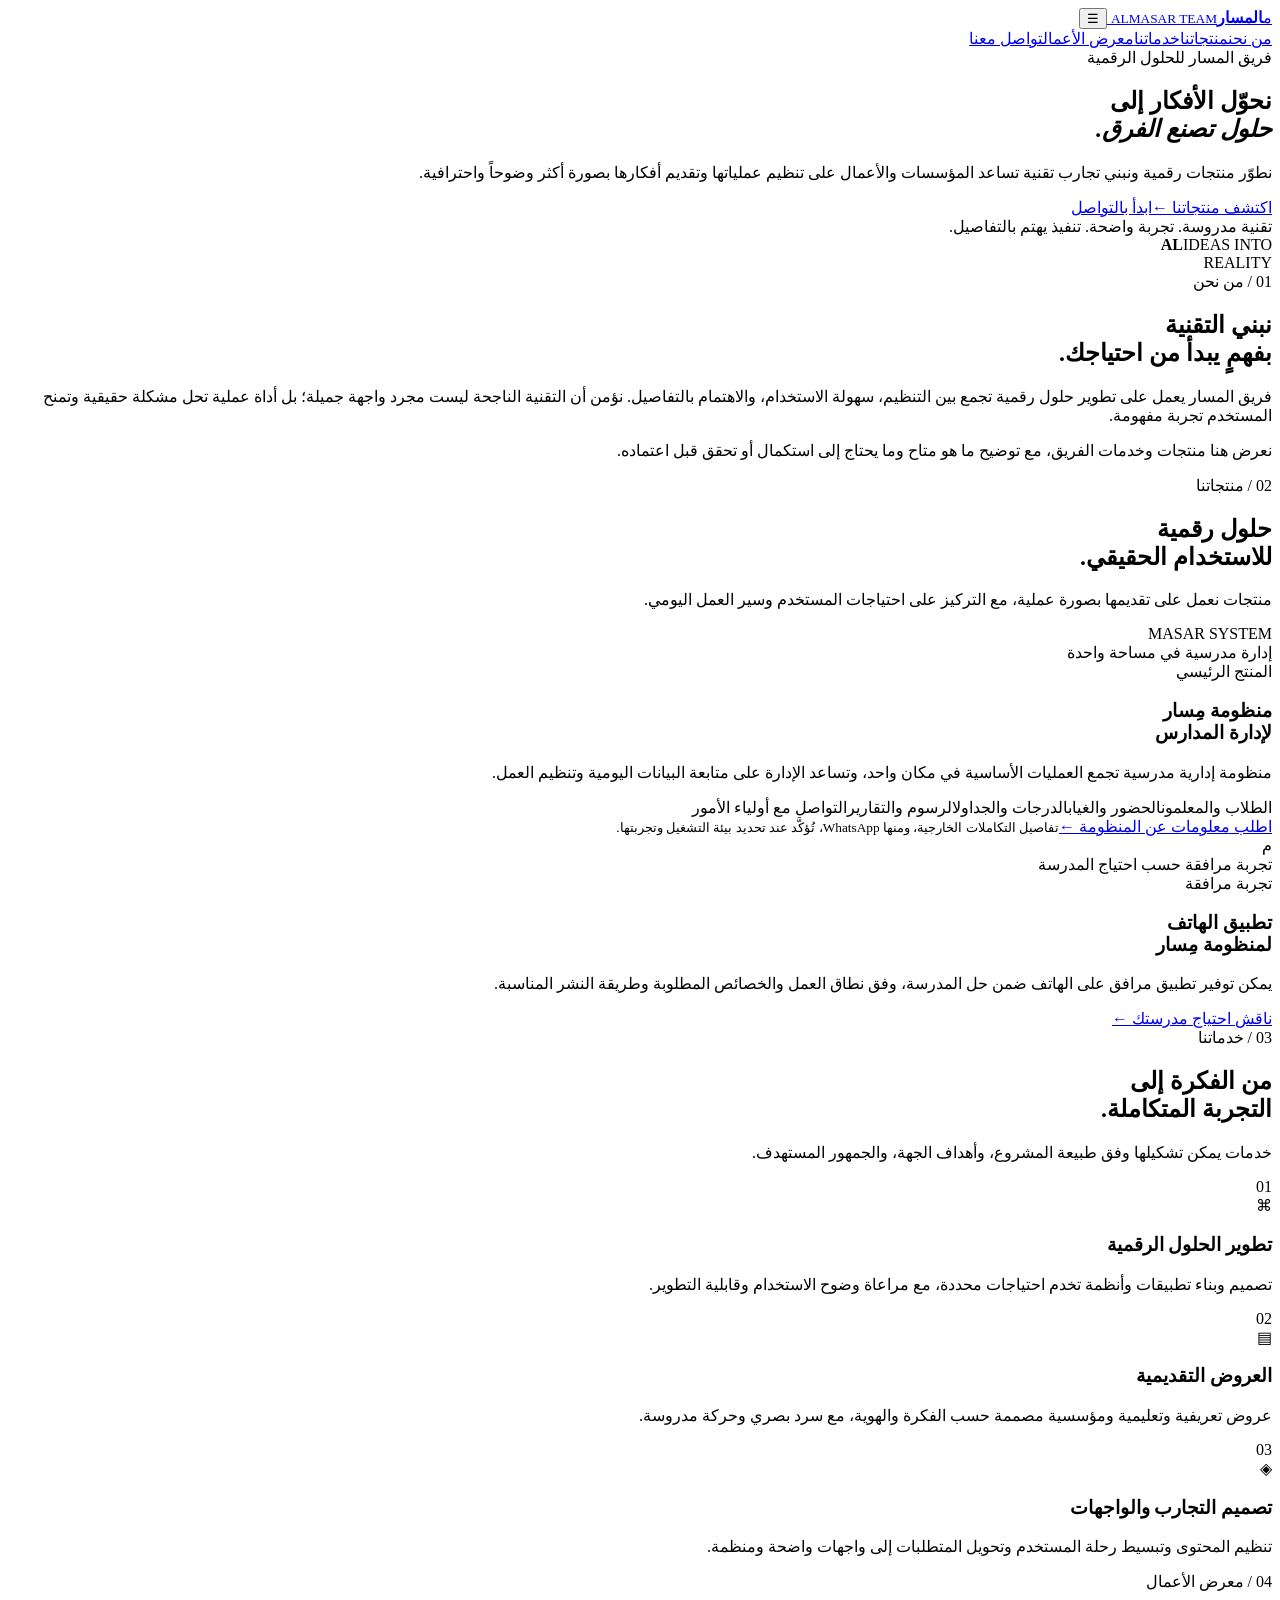
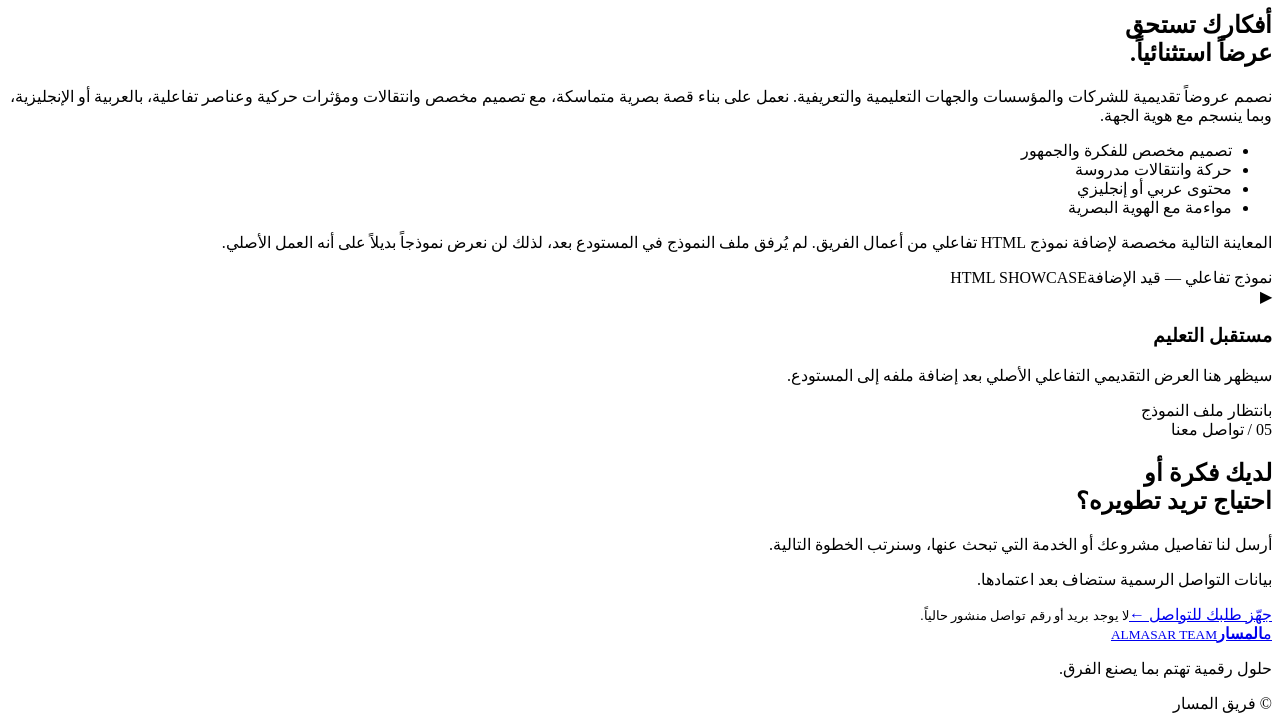
==== index.html @ e9580b73 "Add index.html for ALMASAR website" ====
<!doctype html>
<html lang="ar" dir="rtl">
<head>
  <meta charset="utf-8">
  <meta name="viewport" content="width=device-width,initial-scale=1">
  <meta name="theme-color" content="#08172b">
  <meta name="description" content="فريق المسار — حلول رقمية وأنظمة إدارية وتصميم عروض تقديمية.">
  <title>فريق المسار | حلول رقمية تصنع الفرق</title>
  <link rel="preconnect" href="https://fonts.googleapis.com">
  <link rel="preconnect" href="https://fonts.gstatic.com" crossorigin>
  <link href="https://fonts.googleapis.com/css2?family=IBM+Plex+Sans+Arabic:wght@400;500;600;700&display=swap" rel="stylesheet">
  <link rel="stylesheet" href="styles.css">
</head>
<body>
<header class="site-header">
  <a class="brand" href="#home" aria-label="فريق المسار">
    <span class="brand-mark">م</span><span><b>المسار</b><small>ALMASAR TEAM</small></span>
  </a>
  <button class="menu-toggle" aria-label="فتح القائمة" aria-expanded="false">☰</button>
  <nav class="nav">
    <a href="#about">من نحن</a><a href="#products">منتجاتنا</a><a href="#services">خدماتنا</a><a href="#showcase">معرض الأعمال</a><a class="nav-cta" href="#contact">تواصل معنا</a>
  </nav>
</header>
<main>
<section class="hero" id="home">
  <div class="hero-grid"></div>
  <div class="container hero-content">
    <div class="eyebrow"><span></span> فريق المسار للحلول الرقمية</div>
    <h1>نحوّل الأفكار إلى<br><em>حلول تصنع الفرق.</em></h1>
    <p class="hero-lead">نطوّر منتجات رقمية ونبني تجارب تقنية تساعد المؤسسات والأعمال على تنظيم عملياتها وتقديم أفكارها بصورة أكثر وضوحاً واحترافية.</p>
    <div class="hero-actions"><a class="button button-primary" href="#products">اكتشف منتجاتنا <span>←</span></a><a class="button button-ghost" href="#contact">ابدأ بالتواصل</a></div>
    <div class="hero-note"><span class="note-line"></span> تقنية مدروسة. تجربة واضحة. تنفيذ يهتم بالتفاصيل.</div>
  </div>
  <div class="hero-orbit orbit-one"></div><div class="hero-orbit orbit-two"></div>
  <div class="hero-stamp"><strong>AL</strong><span>IDEAS INTO<br>REALITY</span></div>
</section>
<section class="intro section" id="about">
  <div class="container intro-grid">
    <div><div class="section-kicker">01 / من نحن</div><h2>نبني التقنية<br><span>بفهمٍ يبدأ من احتياجك.</span></h2></div>
    <div class="intro-copy"><p>فريق المسار يعمل على تطوير حلول رقمية تجمع بين التنظيم، سهولة الاستخدام، والاهتمام بالتفاصيل. نؤمن أن التقنية الناجحة ليست مجرد واجهة جميلة؛ بل أداة عملية تحل مشكلة حقيقية وتمنح المستخدم تجربة مفهومة.</p><p class="muted">نعرض هنا منتجات وخدمات الفريق، مع توضيح ما هو متاح وما يحتاج إلى استكمال أو تحقق قبل اعتماده.</p></div>
  </div>
</section>
<section class="products section" id="products">
  <div class="container">
    <div class="section-heading"><div><div class="section-kicker">02 / منتجاتنا</div><h2>حلول رقمية<br><span>للاستخدام الحقيقي.</span></h2></div><p>منتجات نعمل على تقديمها بصورة عملية، مع التركيز على احتياجات المستخدم وسير العمل اليومي.</p></div>
    <article class="product-card">
      <div class="product-visual school-visual"><div class="visual-top"><span>MASAR SYSTEM</span><span class="visual-dot"></span></div><div class="mini-window"><div class="mini-sidebar"><i></i><i></i><i></i><i></i></div><div class="mini-content"><div class="mini-title"></div><div class="mini-stats"><i></i><i></i><i></i></div><div class="mini-chart"><b></b><b></b><b></b><b></b><b></b><b></b><b></b></div></div></div><span class="visual-caption">إدارة مدرسية في مساحة واحدة</span></div>
      <div class="product-info"><div class="product-label">المنتج الرئيسي</div><h3>منظومة مِسار<br>لإدارة المدارس</h3><p>منظومة إدارية مدرسية تجمع العمليات الأساسية في مكان واحد، وتساعد الإدارة على متابعة البيانات اليومية وتنظيم العمل.</p><div class="feature-tags"><span>الطلاب والمعلمون</span><span>الحضور والغياب</span><span>الدرجات والجداول</span><span>الرسوم والتقارير</span><span>التواصل مع أولياء الأمور</span></div><a class="text-link" href="#contact">اطلب معلومات عن المنظومة <span>←</span></a><small class="disclaimer">تفاصيل التكاملات الخارجية، ومنها WhatsApp، تُؤكَّد عند تحديد بيئة التشغيل وتجربتها.</small></div>
    </article>
    <article class="product-card product-card-reverse">
      <div class="product-visual app-visual"><div class="phone"><div class="phone-camera"></div><div class="phone-screen"><div class="app-symbol">م</div><div class="app-lines"><i></i><i></i><i></i></div><div class="app-tile"></div><div class="app-tile short"></div></div></div><span class="visual-caption">تجربة مرافقة حسب احتياج المدرسة</span></div>
      <div class="product-info"><div class="product-label">تجربة مرافقة</div><h3>تطبيق الهاتف<br>لمنظومة مِسار</h3><p>يمكن توفير تطبيق مرافق على الهاتف ضمن حل المدرسة، وفق نطاق العمل والخصائص المطلوبة وطريقة النشر المناسبة.</p><a class="text-link" href="#contact">ناقش احتياج مدرستك <span>←</span></a></div>
    </article>
  </div>
</section>
<section class="services section" id="services">
  <div class="container">
    <div class="section-heading"><div><div class="section-kicker">03 / خدماتنا</div><h2>من الفكرة إلى<br><span>التجربة المتكاملة.</span></h2></div><p>خدمات يمكن تشكيلها وفق طبيعة المشروع، وأهداف الجهة، والجمهور المستهدف.</p></div>
    <div class="service-grid">
      <article class="service-card"><span class="service-number">01</span><div class="service-icon">⌘</div><h3>تطوير الحلول الرقمية</h3><p>تصميم وبناء تطبيقات وأنظمة تخدم احتياجات محددة، مع مراعاة وضوح الاستخدام وقابلية التطوير.</p></article>
      <article class="service-card"><span class="service-number">02</span><div class="service-icon">▤</div><h3>العروض التقديمية</h3><p>عروض تعريفية وتعليمية ومؤسسية مصممة حسب الفكرة والهوية، مع سرد بصري وحركة مدروسة.</p></article>
      <article class="service-card"><span class="service-number">03</span><div class="service-icon">◈</div><h3>تصميم التجارب والواجهات</h3><p>تنظيم المحتوى وتبسيط رحلة المستخدم وتحويل المتطلبات إلى واجهات واضحة ومنظمة.</p></article>
    </div>
  </div>
</section>
<section class="showcase section" id="showcase">
  <div class="container showcase-grid">
    <div class="showcase-copy"><div class="section-kicker">04 / معرض الأعمال</div><h2>أفكارك تستحق<br><span>عرضاً استثنائياً.</span></h2><p>نصمم عروضاً تقديمية للشركات والمؤسسات والجهات التعليمية والتعريفية. نعمل على بناء قصة بصرية متماسكة، مع تصميم مخصص وانتقالات ومؤثرات حركية وعناصر تفاعلية، بالعربية أو الإنجليزية، وبما ينسجم مع هوية الجهة.</p><ul class="check-list"><li>تصميم مخصص للفكرة والجمهور</li><li>حركة وانتقالات مدروسة</li><li>محتوى عربي أو إنجليزي</li><li>مواءمة مع الهوية البصرية</li></ul><p class="sample-note">المعاينة التالية مخصصة لإضافة نموذج HTML تفاعلي من أعمال الفريق. لم يُرفق ملف النموذج في المستودع بعد، لذلك لن نعرض نموذجاً بديلاً على أنه العمل الأصلي.</p></div>
    <div class="showcase-frame"><div class="frame-toolbar"><span><i></i> نموذج تفاعلي — قيد الإضافة</span><span>HTML SHOWCASE</span></div><div class="frame-placeholder"><div class="placeholder-symbol">▶</div><h3>مستقبل التعليم</h3><p>سيظهر هنا العرض التقديمي التفاعلي الأصلي بعد إضافة ملفه إلى المستودع.</p><span class="status-pill">بانتظار ملف النموذج</span></div></div>
  </div>
</section>
<section class="contact section" id="contact">
  <div class="container contact-panel"><div><div class="section-kicker">05 / تواصل معنا</div><h2>لديك فكرة أو<br><span>احتياج تريد تطويره؟</span></h2><p>أرسل لنا تفاصيل مشروعك أو الخدمة التي تبحث عنها، وسنرتب الخطوة التالية.</p></div><div class="contact-side"><p>بيانات التواصل الرسمية ستضاف بعد اعتمادها.</p><a class="button button-light" href="mailto:">جهّز طلبك للتواصل <span>←</span></a><small>لا يوجد بريد أو رقم تواصل منشور حالياً.</small></div></div>
</section>
</main>
<footer class="footer"><div class="container footer-inner"><a class="brand footer-brand" href="#home"><span class="brand-mark">م</span><span><b>المسار</b><small>ALMASAR TEAM</small></span></a><p>حلول رقمية تهتم بما يصنع الفرق.</p><span>© <span id="year"></span> فريق المسار</span></div></footer>
<script src="script.js"></script>
</body>
</html>
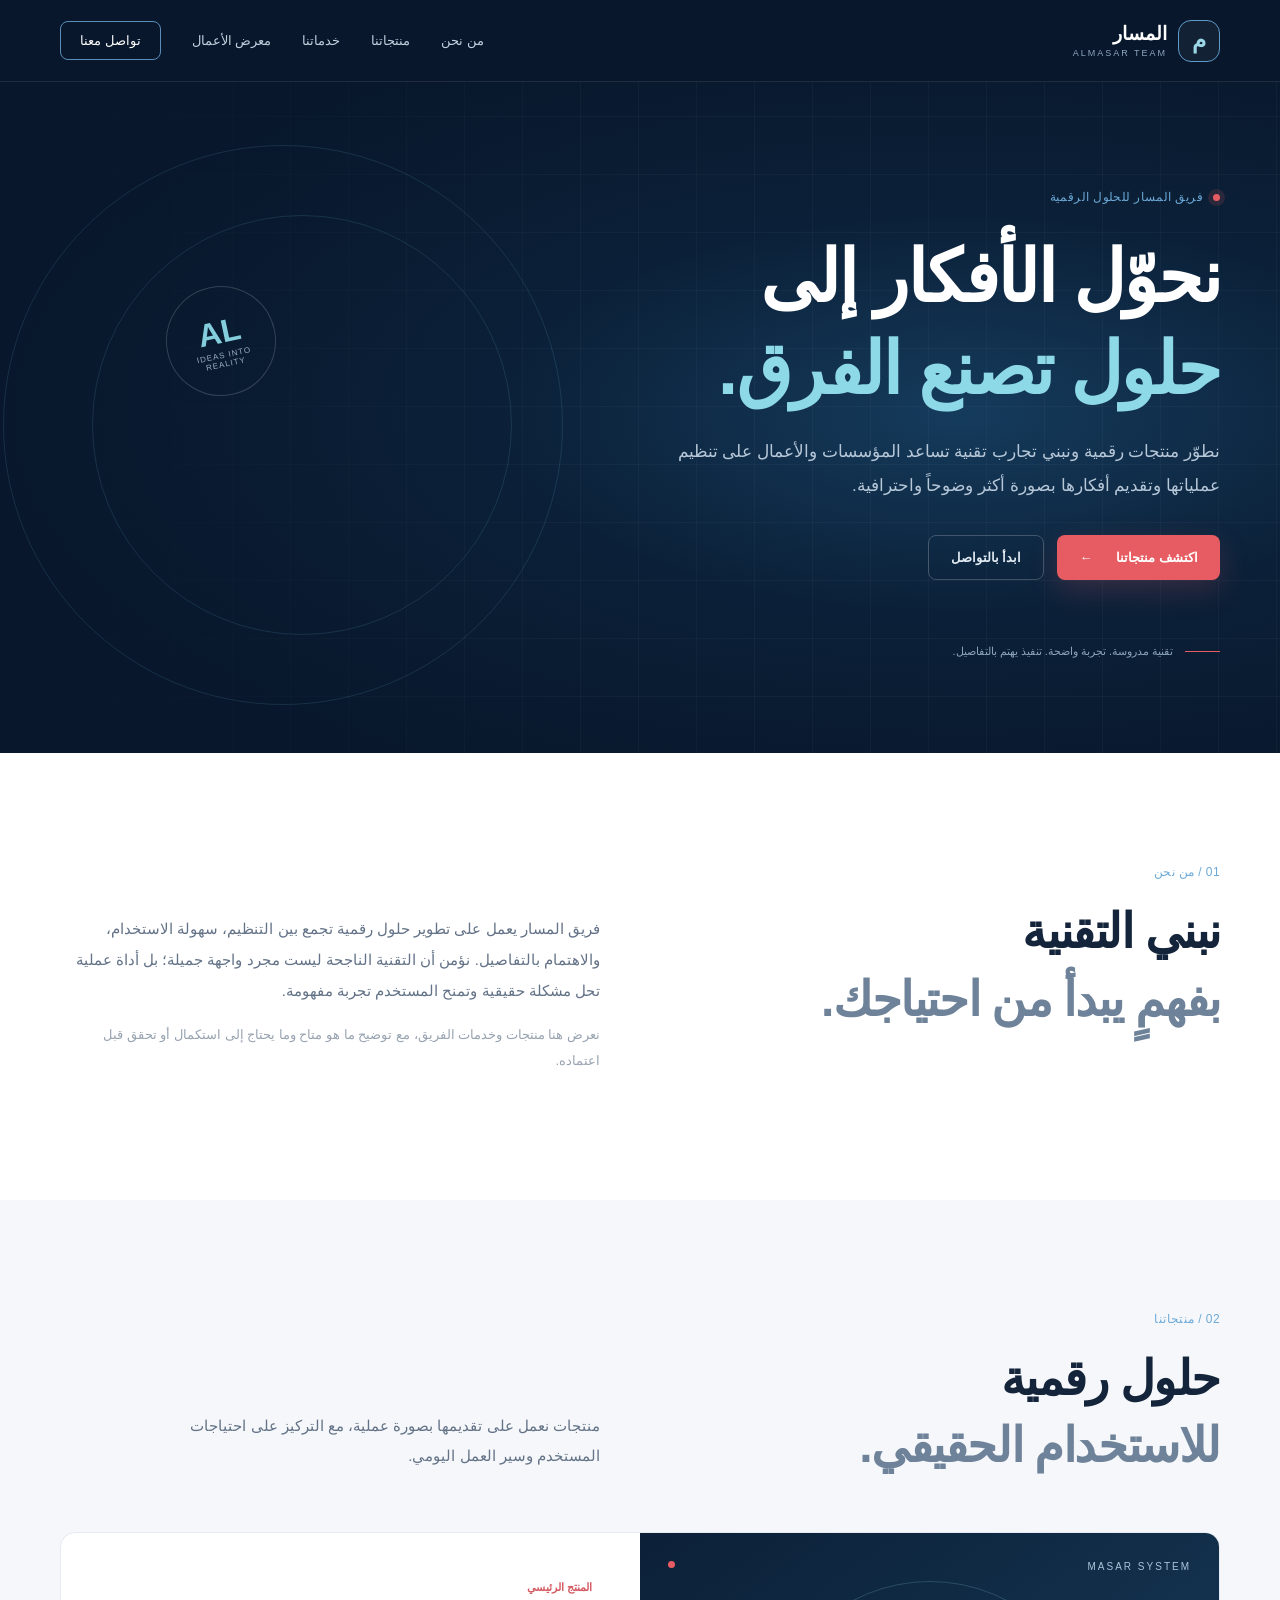
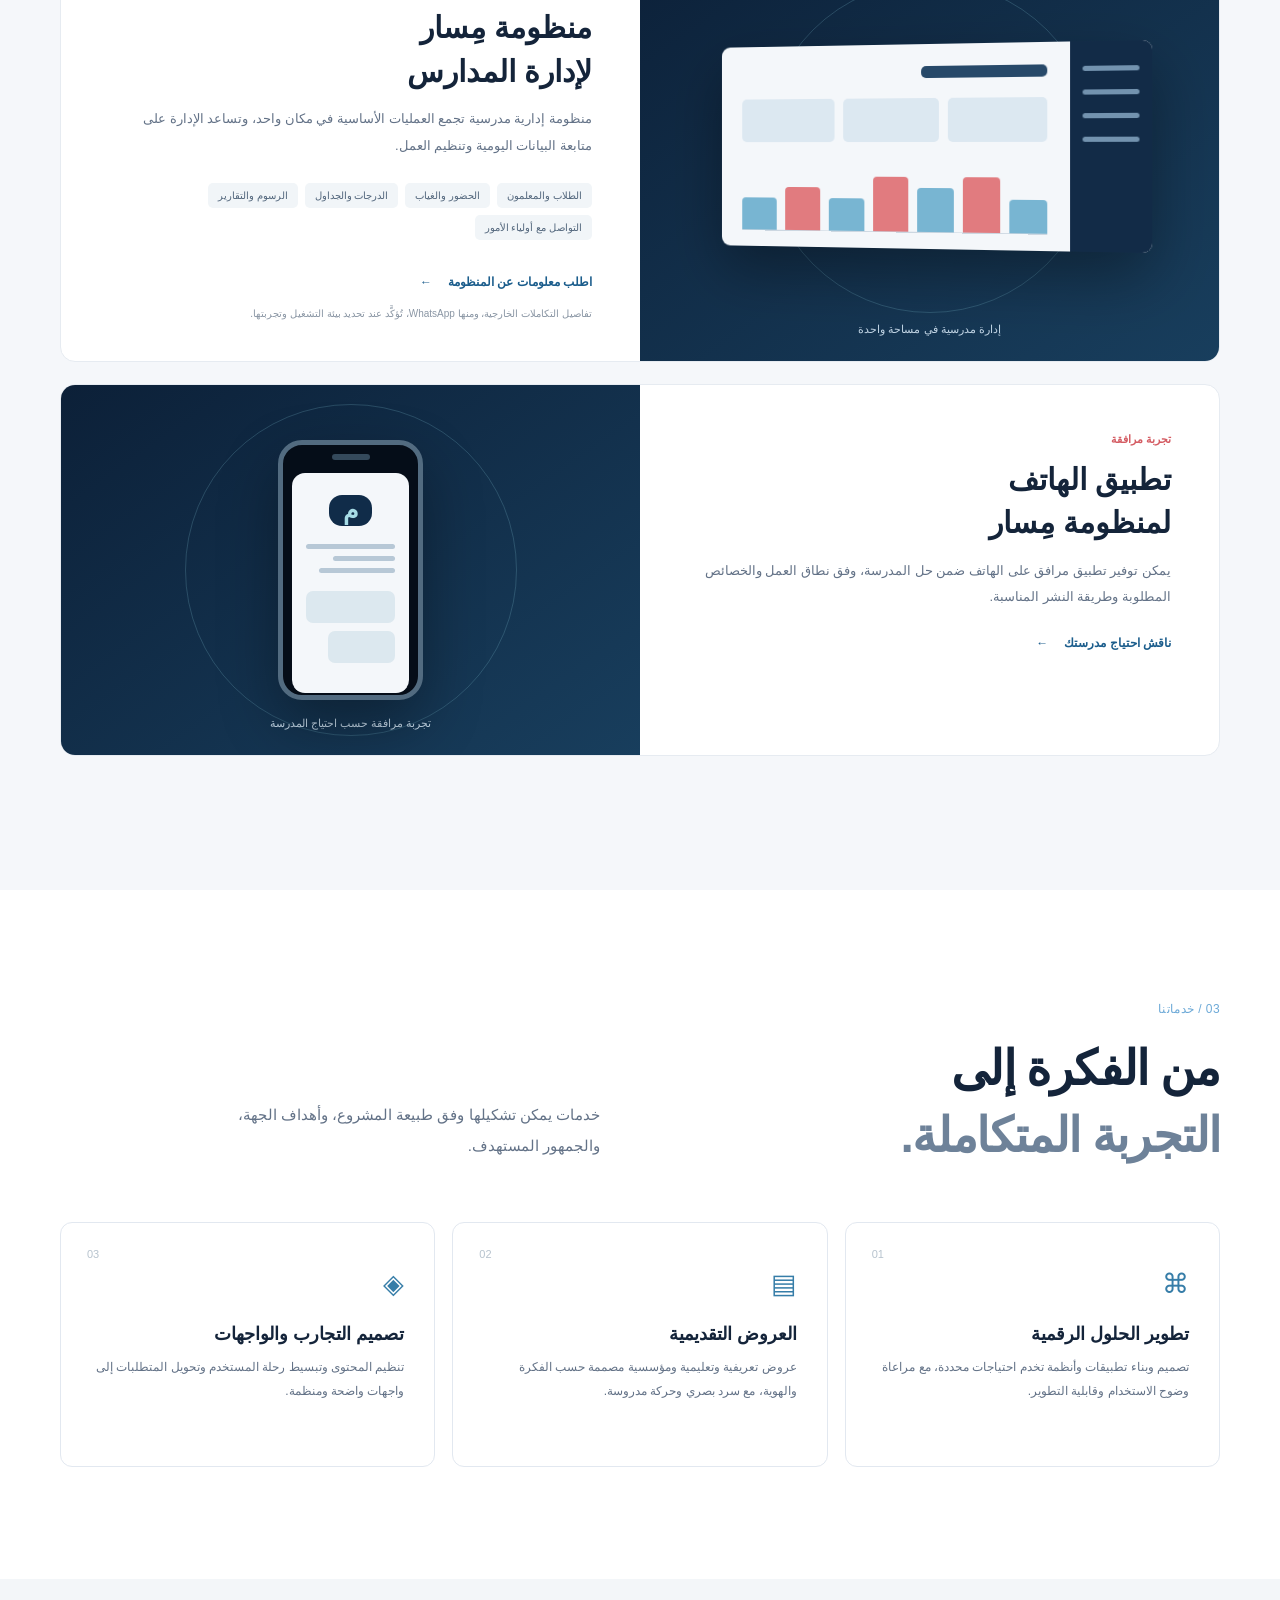
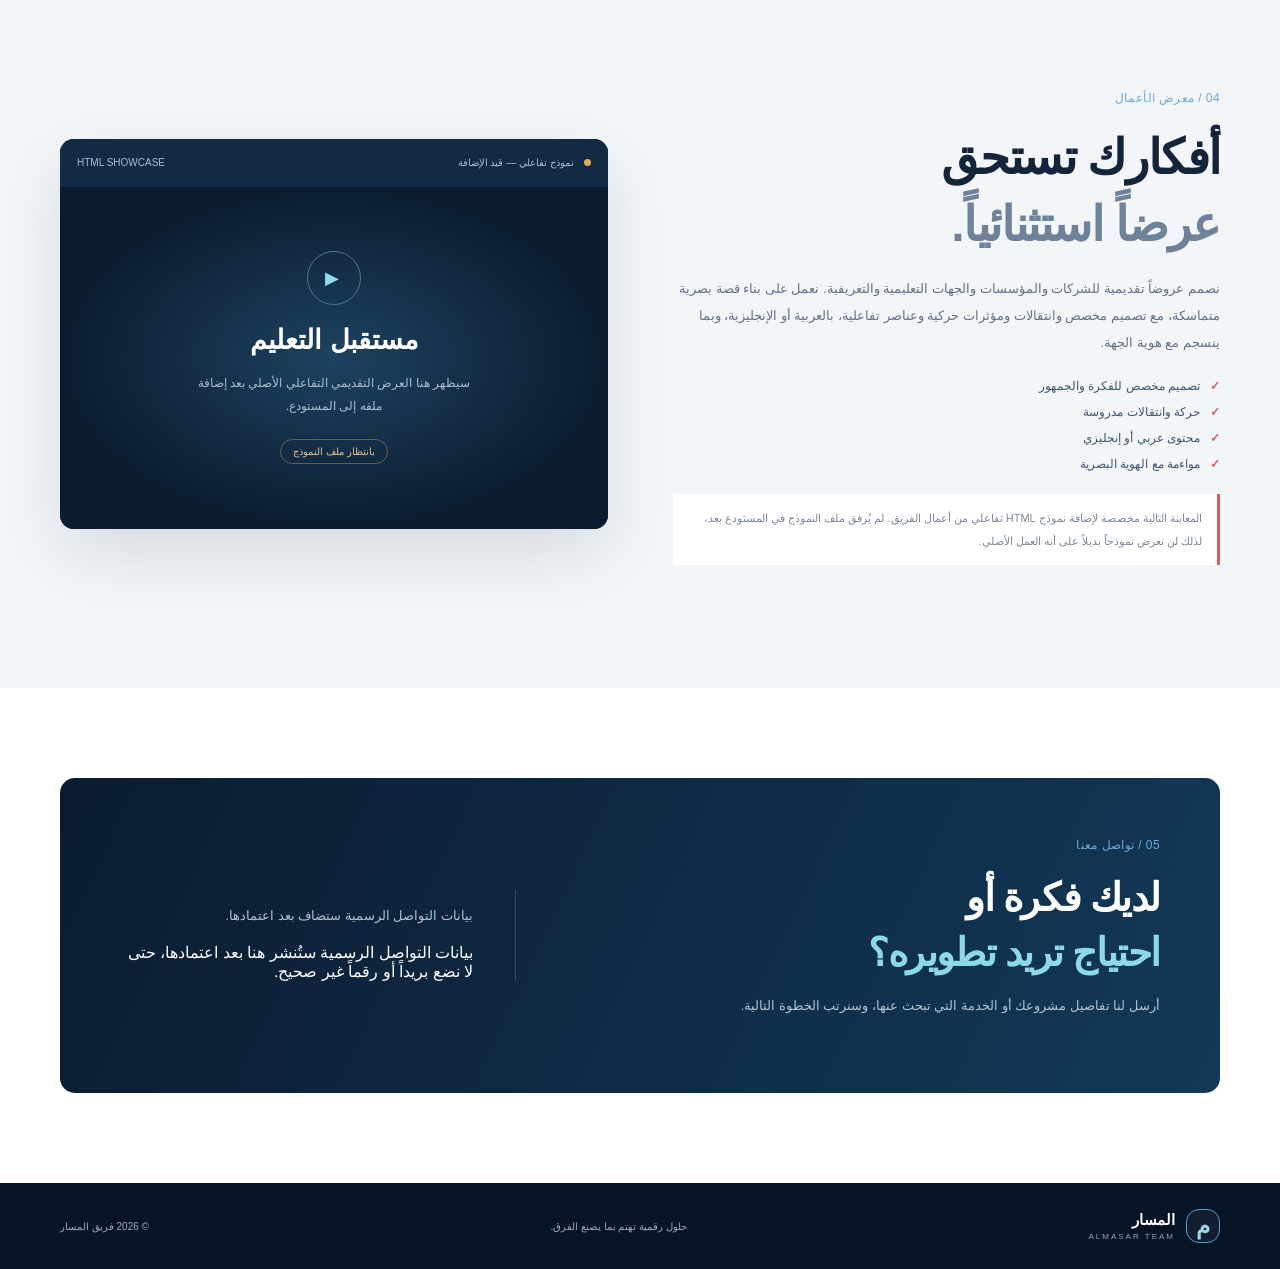
==== commit 27eb8510: "Remove placeholder mail link until official contact details are provided" ====
--- a/index.html
+++ b/index.html
@@ -70,7 +70,7 @@
   </div>
 </section>
 <section class="contact section" id="contact">
-  <div class="container contact-panel"><div><div class="section-kicker">05 / تواصل معنا</div><h2>لديك فكرة أو<br><span>احتياج تريد تطويره؟</span></h2><p>أرسل لنا تفاصيل مشروعك أو الخدمة التي تبحث عنها، وسنرتب الخطوة التالية.</p></div><div class="contact-side"><p>بيانات التواصل الرسمية ستضاف بعد اعتمادها.</p><a class="button button-light" href="mailto:">جهّز طلبك للتواصل <span>←</span></a><small>لا يوجد بريد أو رقم تواصل منشور حالياً.</small></div></div>
+  <div class="container contact-panel"><div><div class="section-kicker">05 / تواصل معنا</div><h2>لديك فكرة أو<br><span>احتياج تريد تطويره؟</span></h2><p>أرسل لنا تفاصيل مشروعك أو الخدمة التي تبحث عنها، وسنرتب الخطوة التالية.</p></div><div class="contact-side"><p>بيانات التواصل الرسمية ستضاف بعد اعتمادها.</p><div class="contact-placeholder">بيانات التواصل الرسمية ستُنشر هنا بعد اعتمادها، حتى لا نضع بريداً أو رقماً غير صحيح.</div></div></div>
 </section>
 </main>
 <footer class="footer"><div class="container footer-inner"><a class="brand footer-brand" href="#home"><span class="brand-mark">م</span><span><b>المسار</b><small>ALMASAR TEAM</small></span></a><p>حلول رقمية تهتم بما يصنع الفرق.</p><span>© <span id="year"></span> فريق المسار</span></div></footer>
--- a/styles.css
+++ b/styles.css
@@ -0,0 +1 @@
+:root{--navy:#08172b;--navy2:#102744;--ink:#14243a;--muted:#66758a;--blue:#4d9cff;--cyan:#8ed9e8;--red:#e65c62;--paper:#f5f7fa;--line:#e2e8f0}*{box-sizing:border-box}html{scroll-behavior:smooth}body{margin:0;font-family:"IBM Plex Sans Arabic",sans-serif;color:var(--ink);background:#fff}a{color:inherit;text-decoration:none}.container{width:min(1160px,calc(100% - 48px));margin:auto}.site-header{height:82px;display:flex;align-items:center;justify-content:space-between;padding:0 max(24px,calc((100vw - 1160px)/2));background:#08172b;color:white;position:absolute;z-index:10;top:0;left:0;right:0;border-bottom:1px solid #ffffff18}.brand{display:flex;align-items:center;gap:11px}.brand-mark{width:42px;height:42px;border:1px solid #5c9bca;border-radius:13px;display:grid;place-items:center;color:#9bd6e7;font-size:23px;font-weight:700;background:#ffffff0b}.brand b{display:block;font-size:19px;line-height:1.15}.brand small{display:block;font:9px Arial;letter-spacing:2px;color:#8ea7c0;margin-top:4px}.nav{display:flex;align-items:center;gap:31px;font-size:13px;color:#c2d0df}.nav a:hover{color:white}.nav .nav-cta{border:1px solid #5a8db9;border-radius:8px;padding:11px 19px;color:white}.menu-toggle{display:none;background:none;border:0;color:white;font-size:24px}.hero{min-height:690px;background:radial-gradient(ellipse at 75% 55%,#153b5c 0,#0b2038 34%,#08172b 72%);color:white;position:relative;overflow:hidden;padding:190px 0 95px}.hero-grid{position:absolute;inset:0;background-image:linear-gradient(#ffffff08 1px,transparent 1px),linear-gradient(90deg,#ffffff08 1px,transparent 1px);background-size:58px 58px;mask-image:linear-gradient(90deg,transparent,#000 45%,#000)}.hero-content{position:relative;z-index:2}.eyebrow,.section-kicker{font-size:12px;letter-spacing:.4px;color:#6ca9d7;display:flex;align-items:center;gap:10px}.eyebrow span{width:7px;height:7px;background:var(--red);border-radius:50%;box-shadow:0 0 0 5px #e65c6225}.hero h1{font-size:clamp(43px,6vw,72px);line-height:1.28;margin:27px 0 20px;letter-spacing:-2px}.hero h1 em{font-style:normal;color:#8ed9e8}.hero-lead{font-size:17px;line-height:2;max-width:570px;color:#b6c7d8}.hero-actions{display:flex;gap:13px;margin-top:32px}.button{display:inline-flex;align-items:center;gap:24px;padding:14px 22px;border-radius:8px;font-size:13px;font-weight:600}.button-primary{background:#e65c62;color:white;box-shadow:0 10px 30px #e65c6233}.button-primary:hover{background:#f06c72}.button-ghost{border:1px solid #ffffff35;color:#e1eaf3}.hero-note{display:flex;align-items:center;gap:12px;color:#8da5bc;font-size:11px;margin-top:65px}.note-line{width:35px;height:1px;background:#e65c62}.hero-orbit{position:absolute;border:1px solid #75c6dc24;border-radius:50%;pointer-events:none}.orbit-one{width:560px;height:560px;right:56%;top:145px}.orbit-two{width:420px;height:420px;right:60%;top:215px}.hero-stamp{position:absolute;left:13%;top:38%;width:110px;height:110px;border:1px solid #ffffff2a;border-radius:50%;display:flex;flex-direction:column;justify-content:center;align-items:center;transform:rotate(-12deg);color:#83cddd}.hero-stamp strong{font:700 32px Arial}.hero-stamp span{font:8px Arial;letter-spacing:1px;text-align:center;color:#9aafc2}.section{padding:112px 0}.intro-grid,.section-heading,.showcase-grid{display:grid;grid-template-columns:1fr 1fr;gap:80px}.section h2{font-size:clamp(34px,4vw,48px);line-height:1.4;margin:19px 0 0;letter-spacing:-1.4px}.section h2 span{color:#6e8299}.intro-copy{padding-top:34px}.intro-copy p,.section-heading>p,.product-info>p,.service-card p,.showcase-copy>p,.contact-panel p{font-size:15px;line-height:2.05;color:#637287}.muted{font-size:13px!important;color:#98a3b1!important}.products{background:var(--paper)}.section-heading{align-items:end;margin-bottom:53px}.section-heading>p{max-width:410px;margin:0 0 7px}.product-card{display:grid;grid-template-columns:1fr 1fr;background:white;border:1px solid #e6ebf1;border-radius:15px;overflow:hidden;margin-bottom:22px;min-height:370px}.product-card-reverse .product-visual{order:2}.product-visual{background:linear-gradient(145deg,#0c2038,#183e5d);min-height:370px;position:relative;display:grid;place-items:center;overflow:hidden}.school-visual:before,.app-visual:before{content:"";position:absolute;width:330px;height:330px;border:1px solid #8fd4e733;border-radius:50%}.visual-top{position:absolute;top:28px;left:28px;right:28px;display:flex;justify-content:space-between;color:#a9c3d9;font:10px Arial;letter-spacing:2px}.visual-dot{width:7px;height:7px;border-radius:50%;background:#e65c62}.mini-window{width:75%;height:205px;border-radius:9px;background:#f4f7fa;display:flex;overflow:hidden;box-shadow:0 24px 60px #0005;transform:perspective(800px) rotateY(-8deg)}.mini-sidebar{width:18%;background:#122b47;display:flex;flex-direction:column;gap:18px;padding:24px 12px}.mini-sidebar i{height:5px;border-radius:5px;background:#7393af}.mini-content{padding:22px;flex:1}.mini-title{height:12px;width:40%;background:#274969;border-radius:5px}.mini-stats{display:flex;gap:9px;margin-top:20px}.mini-stats i{height:44px;flex:1;border-radius:5px;background:#dce8f1}.mini-chart{height:75px;margin-top:16px;border-bottom:1px solid #ccd7e1;display:flex;align-items:end;gap:9px}.mini-chart b{flex:1;background:#78b5d2;border-radius:4px 4px 0 0;height:45%}.mini-chart b:nth-child(2n){height:75%;background:#e17b7f}.mini-chart b:nth-child(3n){height:60%}.visual-caption{position:absolute;bottom:25px;color:#c2d5e5;font-size:11px}.product-info{padding:48px 48px 38px}.product-label{color:#d45b62;font-size:11px;font-weight:700}.product-info h3{font-size:30px;line-height:1.45;margin:12px 0}.product-info>p{font-size:13px}.feature-tags{display:flex;flex-wrap:wrap;gap:7px;margin:23px 0}.feature-tags span{font-size:10px;padding:7px 10px;background:#f1f5f8;color:#52667c;border-radius:5px}.text-link{font-size:12px;color:#1b5d8c;font-weight:700;display:inline-flex;gap:16px;margin-top:12px}.disclaimer{display:block;color:#8a96a4;font-size:10px;line-height:1.8;margin-top:15px}.phone{width:145px;height:260px;background:#050d18;border:5px solid #526b80;border-radius:24px;padding:9px;box-shadow:0 24px 60px #0005;z-index:1}.phone-camera{width:38px;height:6px;border-radius:5px;background:#34495b;margin:0 auto 13px}.phone-screen{height:220px;background:#f4f7fa;border-radius:13px;display:flex;flex-direction:column;align-items:center;padding:22px 14px}.app-symbol{width:43px;height:43px;background:#102c49;border-radius:13px;color:#a6dce6;display:grid;place-items:center;font-size:25px;font-weight:700}.app-lines{width:100%;display:grid;gap:7px;margin:18px 0}.app-lines i{height:5px;border-radius:5px;background:#b7c8d6}.app-lines i:nth-child(2){width:70%}.app-lines i:nth-child(3){width:85%}.app-tile{height:43px;width:100%;border-radius:7px;background:#dce8ef;margin-bottom:8px}.app-tile.short{width:75%;align-self:flex-start}.services{background:#fff}.service-grid{display:grid;grid-template-columns:repeat(3,1fr);gap:17px}.service-card{border:1px solid var(--line);border-radius:12px;padding:30px;position:relative;min-height:245px}.service-number{position:absolute;left:26px;top:25px;color:#b7c3ce;font:11px Arial}.service-icon{font-size:27px;color:#367da8;margin:15px 0 23px}.service-card h3{font-size:18px;margin:0 0 10px}.service-card p{font-size:12px;margin:0}.showcase{background:#f3f6f9}.showcase-grid{align-items:center;gap:65px}.showcase-copy h2{margin-bottom:18px}.showcase-copy>p{font-size:13px}.check-list{list-style:none;padding:0;margin:23px 0}.check-list li{font-size:12px;color:#41566d;margin:12px 0}.check-list li:before{content:"✓";color:#d65e65;margin-left:10px;font-weight:bold}.sample-note{padding:13px 15px;border-right:3px solid #d65e65;background:#fff;font-size:11px!important;color:#7d8997!important}.showcase-frame{background:#0b1c30;border-radius:14px;overflow:hidden;box-shadow:0 25px 70px #18344c22;min-height:390px}.frame-toolbar{height:48px;background:#122a44;color:#a7bdd1;display:flex;align-items:center;justify-content:space-between;padding:0 17px;font-size:10px}.frame-toolbar i{display:inline-block;width:7px;height:7px;border-radius:50%;background:#e5aa5d;margin-left:7px}.frame-placeholder{min-height:342px;display:flex;flex-direction:column;align-items:center;justify-content:center;text-align:center;padding:30px;color:white;background:radial-gradient(ellipse at center,#1d4260,#0b1c30 70%)}.placeholder-symbol{width:54px;height:54px;border:1px solid #83cddd77;color:#8ed9e8;border-radius:50%;display:grid;place-items:center;padding-right:3px;font-size:18px}.frame-placeholder h3{font-size:27px;margin:19px 0 4px}.frame-placeholder p{font-size:12px;line-height:1.9;color:#a9bdce;max-width:290px}.status-pill{border:1px solid #e5aa5d66;color:#e5c18d;border-radius:30px;padding:6px 12px;font-size:10px;margin-top:9px}.contact{background:#fff;padding:90px 0}.contact-panel{background:linear-gradient(115deg,#0a1b30,#123958);color:white;border-radius:15px;padding:60px;display:grid;grid-template-columns:1.2fr .8fr;gap:50px;align-items:center}.contact-panel h2{font-size:39px}.contact-panel h2 span{color:#8ed9e8}.contact-panel p{color:#b2c3d2;font-size:13px}.contact-side{border-right:1px solid #ffffff2b;padding-right:42px}.button-light{background:white;color:#102a45;margin:10px 0}.contact-side small{display:block;color:#91a7ba;font-size:10px}.footer{background:#071426;color:#9aadc0;padding:26px 0}.footer-inner{display:flex;align-items:center;justify-content:space-between}.footer-inner>p,.footer-inner>span{font-size:10px}.footer-brand b{color:white;font-size:15px}.footer-brand .brand-mark{width:34px;height:34px}.footer-brand small{font-size:8px}@media(max-width:800px){.site-header{height:70px}.menu-toggle{display:block}.nav{display:none;position:absolute;top:70px;right:0;left:0;background:#0b2038;padding:18px 24px 24px;flex-direction:column;align-items:stretch;gap:18px}.nav.open{display:flex}.nav .nav-cta{text-align:center}.hero{padding:150px 0 75px;min-height:650px}.hero h1{font-size:48px}.hero-lead{font-size:14px}.hero-stamp{left:8%;top:auto;bottom:75px;transform:scale(.75) rotate(-12deg)}.orbit-one{right:30%;top:200px}.orbit-two{right:38%;top:260px}.section{padding:78px 0}.intro-grid,.section-heading,.showcase-grid{grid-template-columns:1fr;gap:25px}.intro-copy{padding-top:0}.section-heading{margin-bottom:35px}.section-heading>p{max-width:unset}.product-card{grid-template-columns:1fr}.product-card-reverse .product-visual{order:0}.product-visual{min-height:300px}.product-info{padding:32px 27px}.service-grid{grid-template-columns:1fr}.service-card{min-height:unset}.showcase-frame{min-height:350px}.contact-panel{grid-template-columns:1fr;padding:35px 27px;gap:15px}.contact-panel h2{font-size:32px}.contact-side{border-right:0;border-top:1px solid #ffffff2b;padding:20px 0 0}.footer-inner{flex-wrap:wrap;gap:18px}.footer-inner>p{order:3;width:100%;margin:0}}@media(max-width:430px){.container{width:calc(100% - 34px)}.hero h1{font-size:42px}.hero-actions{flex-wrap:wrap}.hero-note{margin-top:45px}.product-info h3{font-size:26px}.showcase-frame{min-height:360px}}
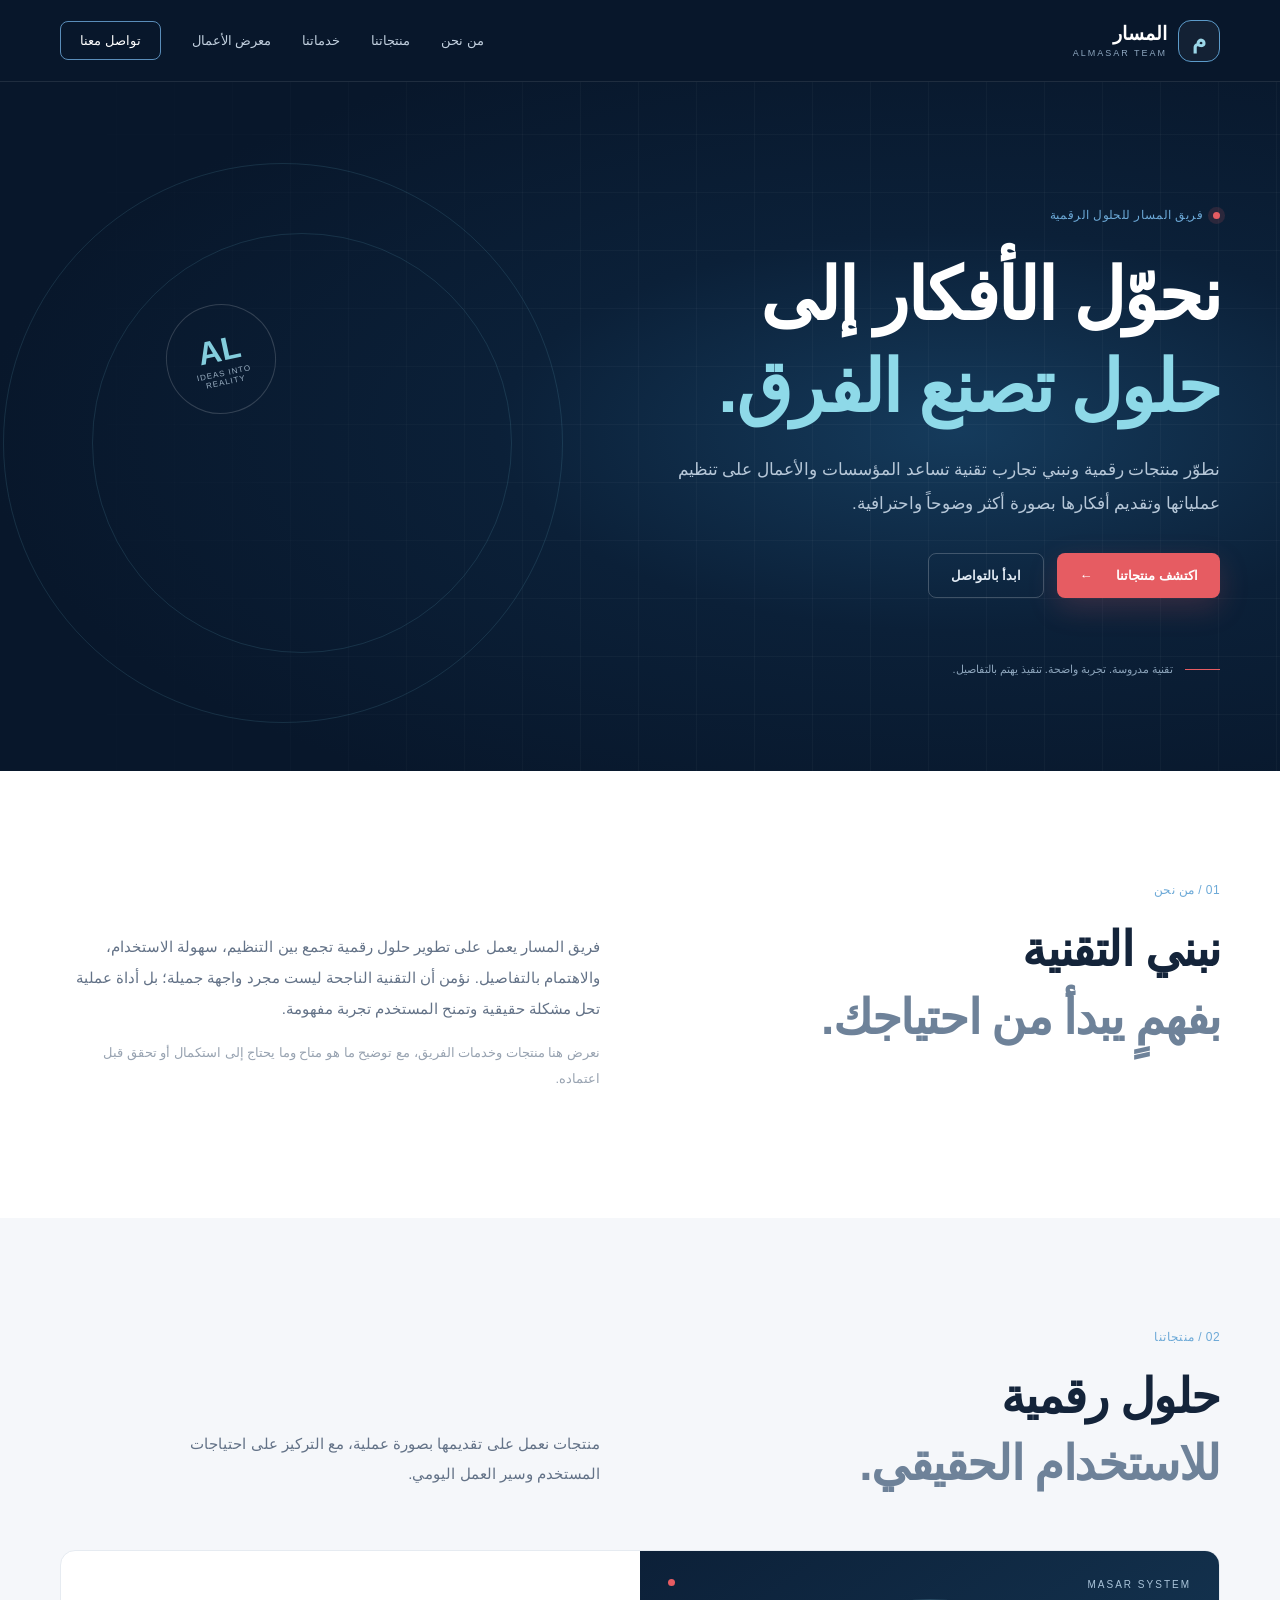
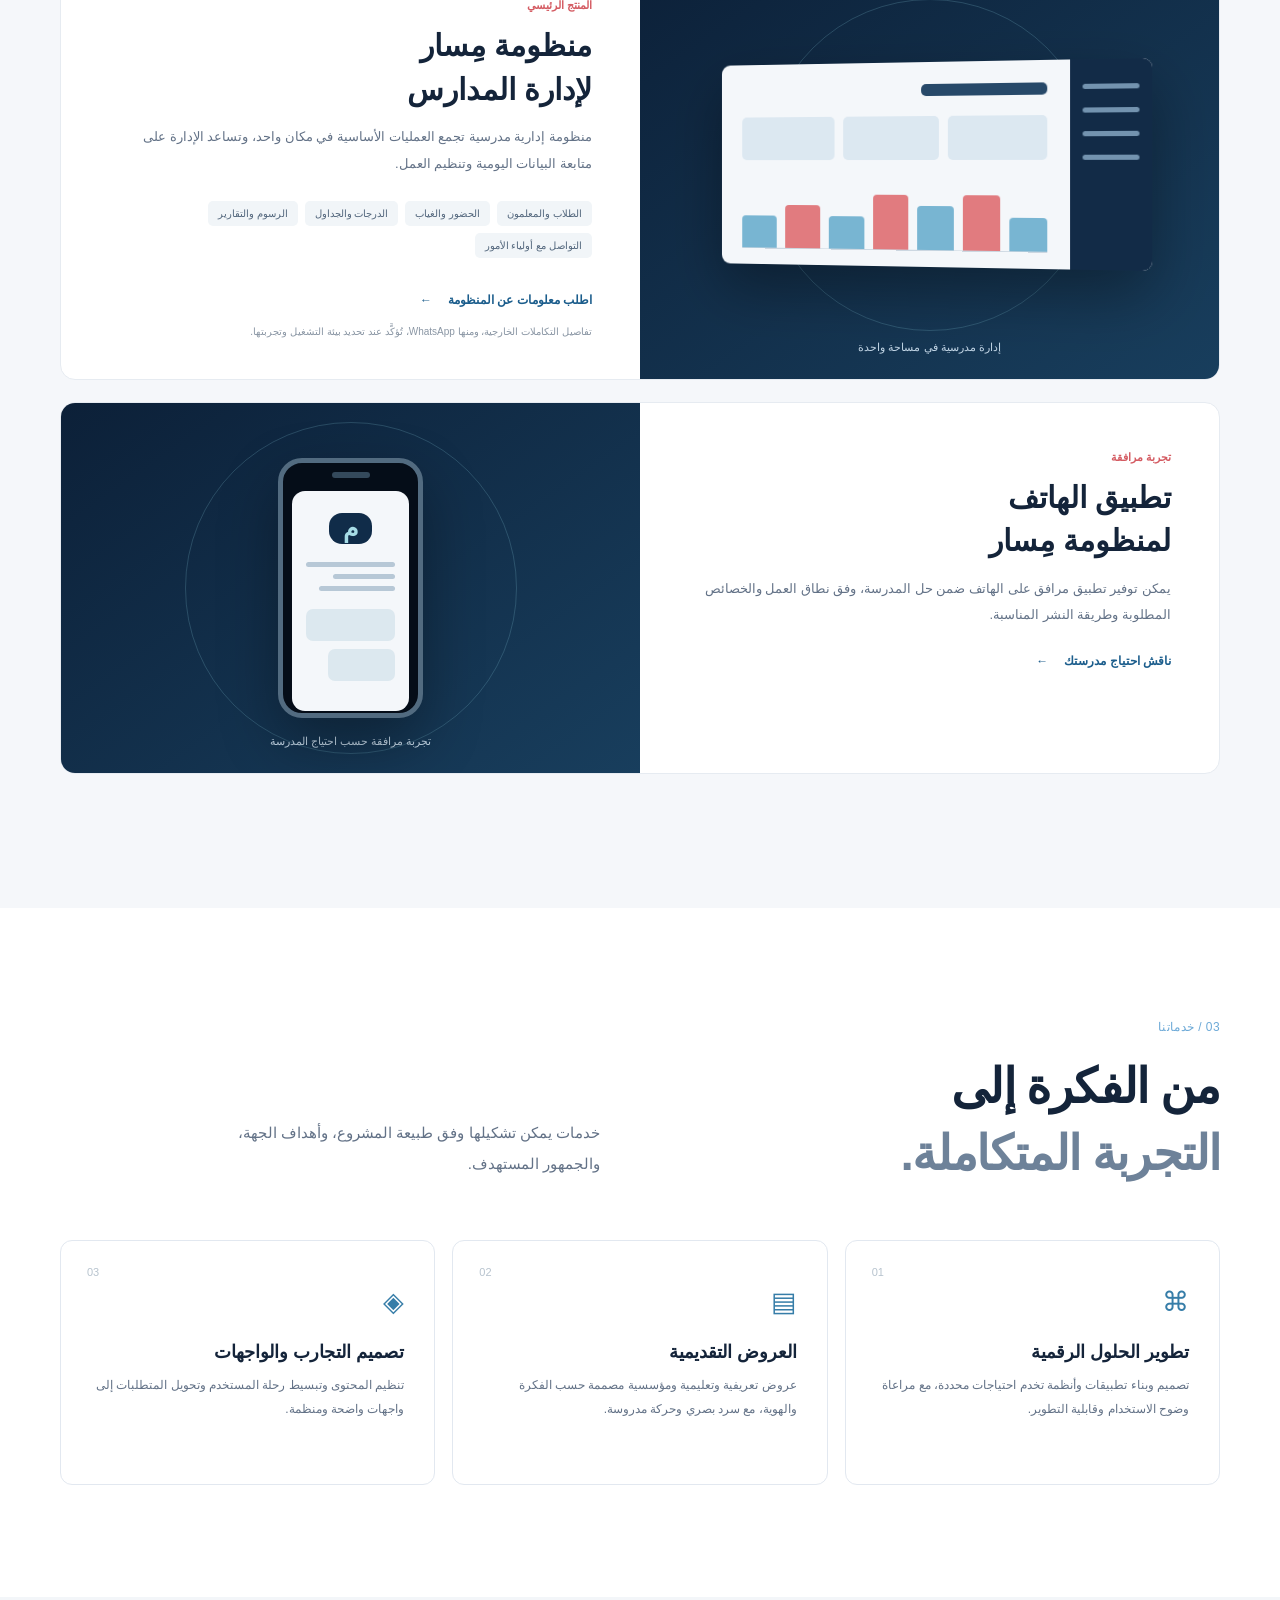
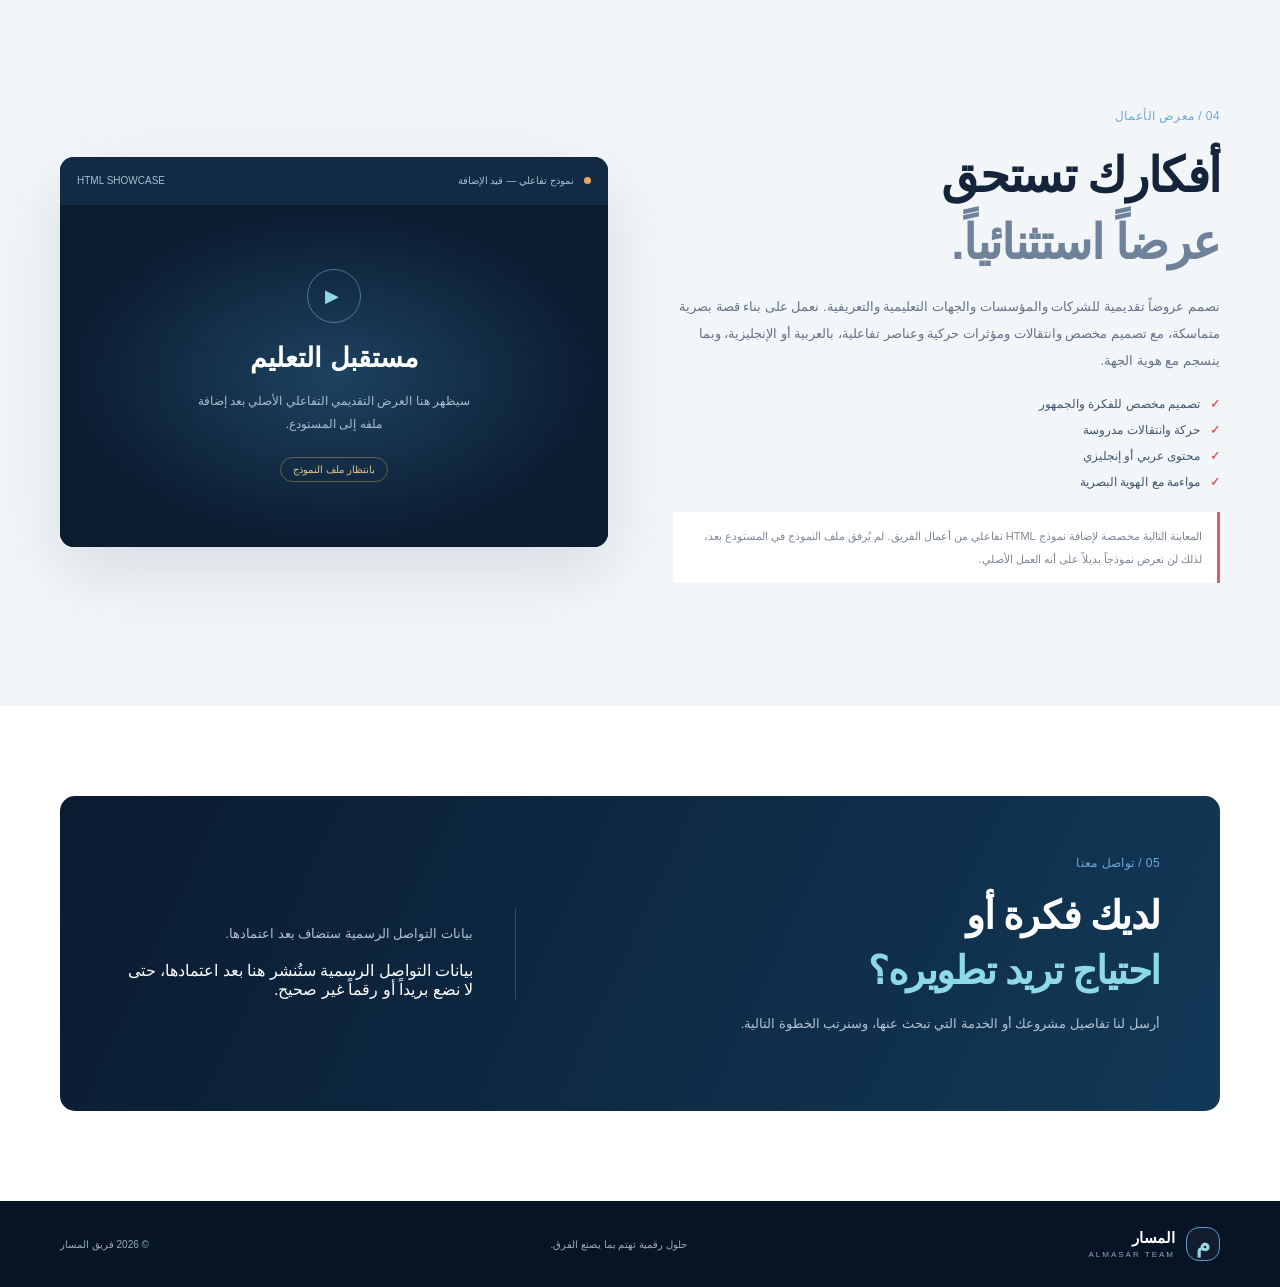
==== commit afc7a8ad: "Connect ALMASAR favicon in page head" ====
--- a/index.html
+++ b/index.html
@@ -9,7 +9,7 @@
   <link rel="preconnect" href="https://fonts.googleapis.com">
   <link rel="preconnect" href="https://fonts.gstatic.com" crossorigin>
   <link href="https://fonts.googleapis.com/css2?family=IBM+Plex+Sans+Arabic:wght@400;500;600;700&display=swap" rel="stylesheet">
-  <link rel="stylesheet" href="styles.css">
+  <link rel="icon" type="image/svg+xml" href="favicon.svg">\n  <link rel="stylesheet" href="styles.css">
 </head>
 <body>
 <header class="site-header">
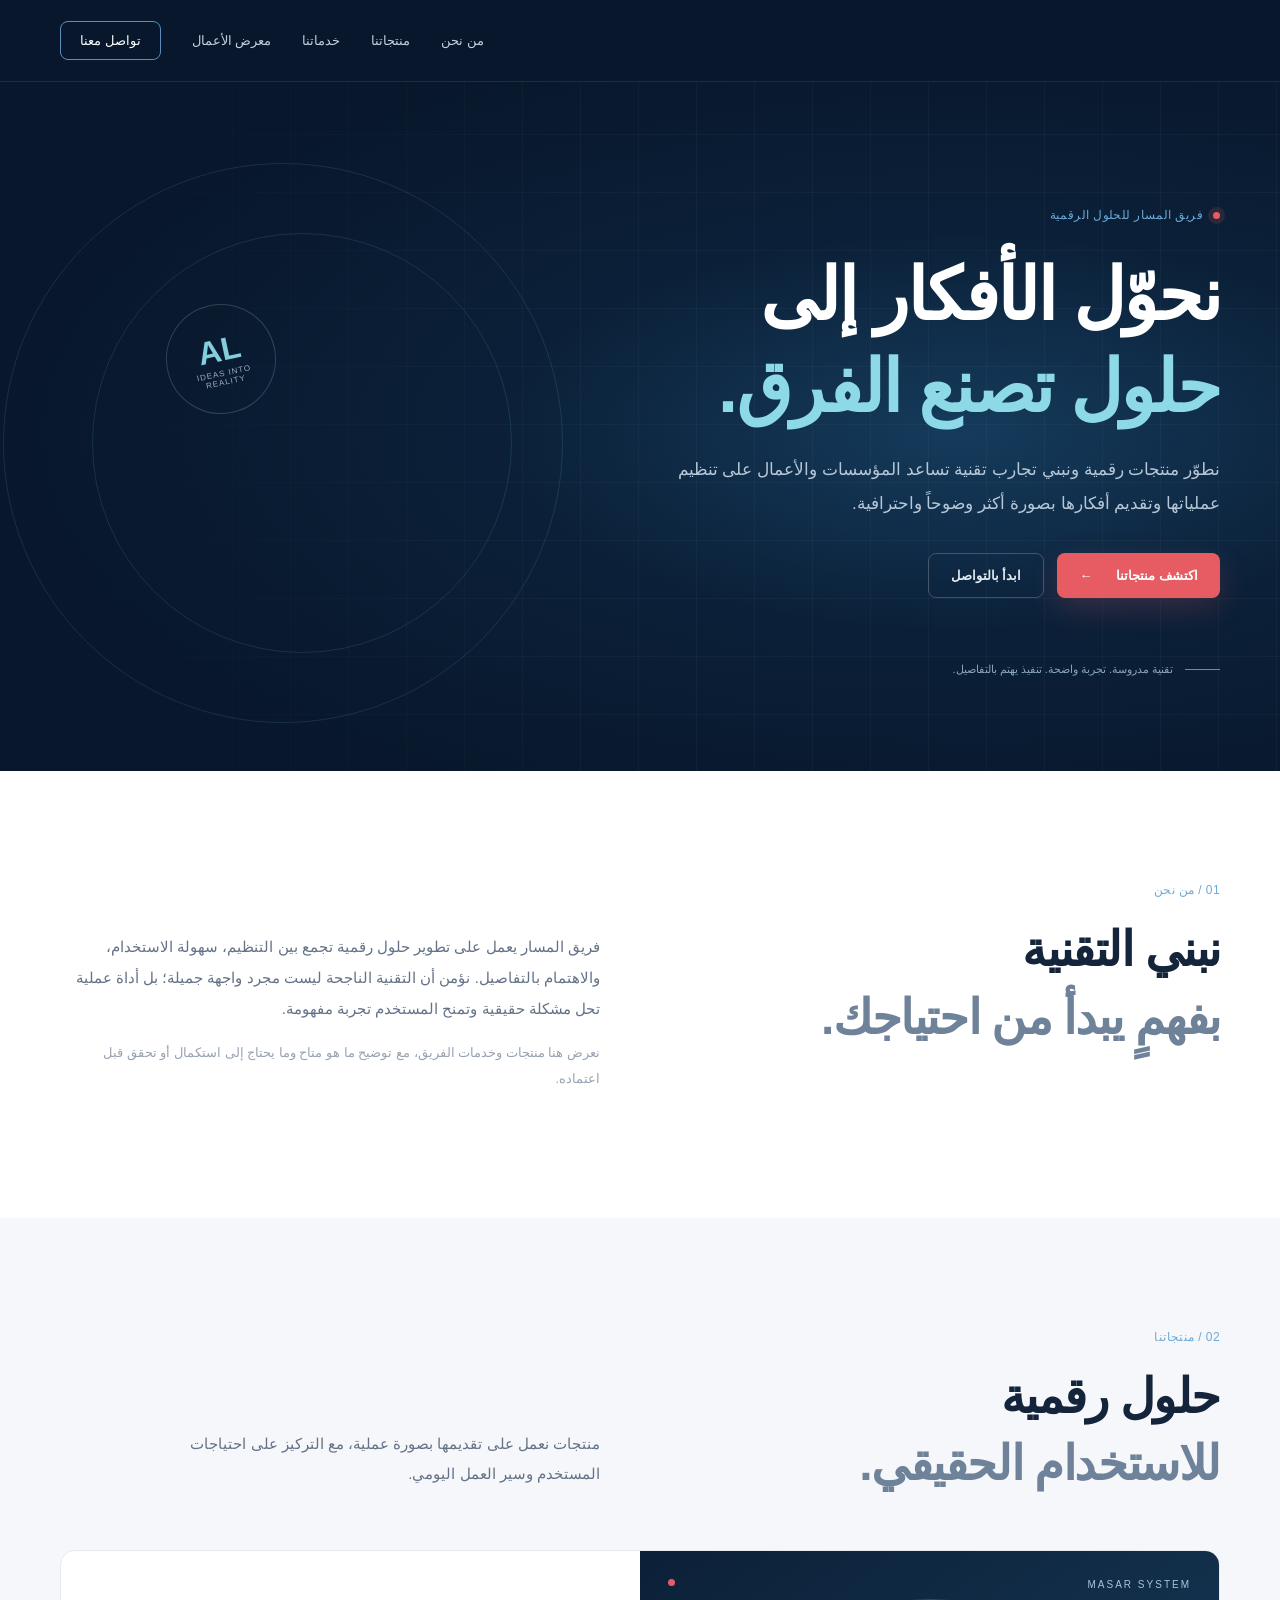
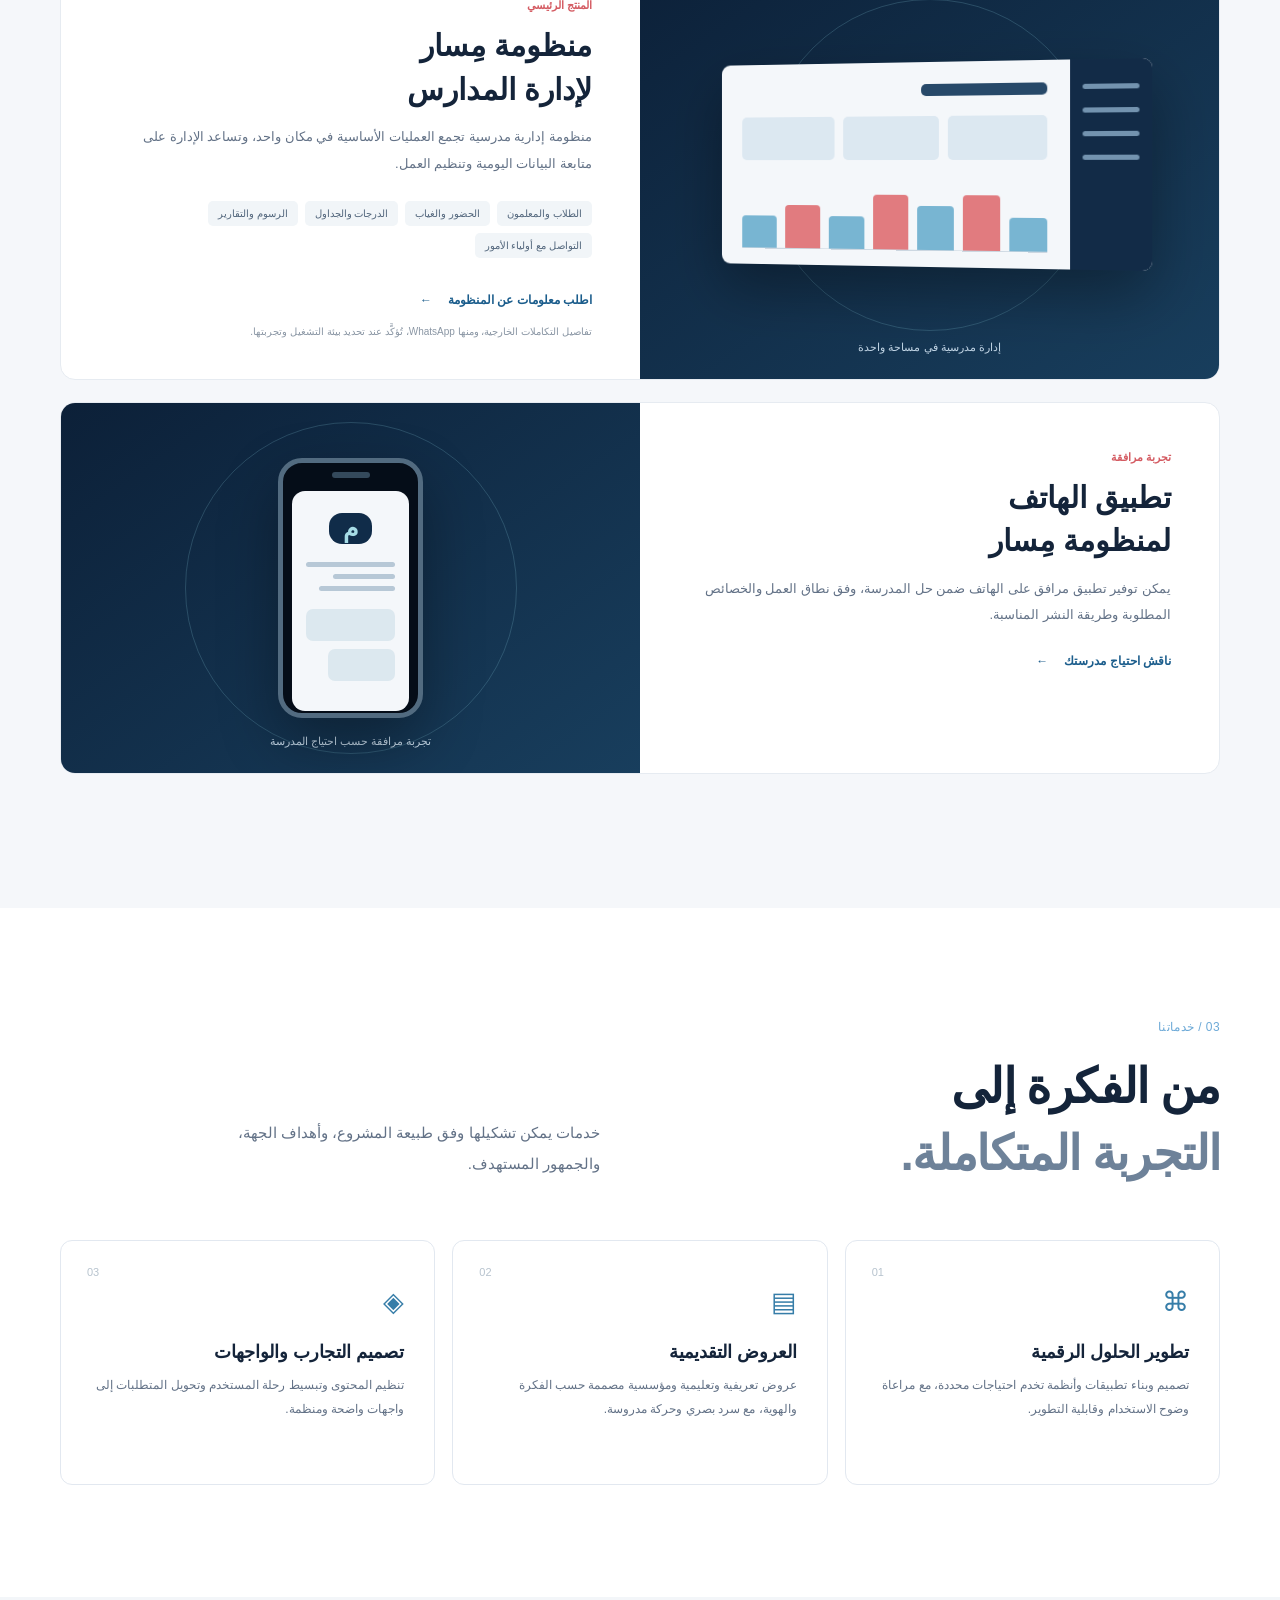
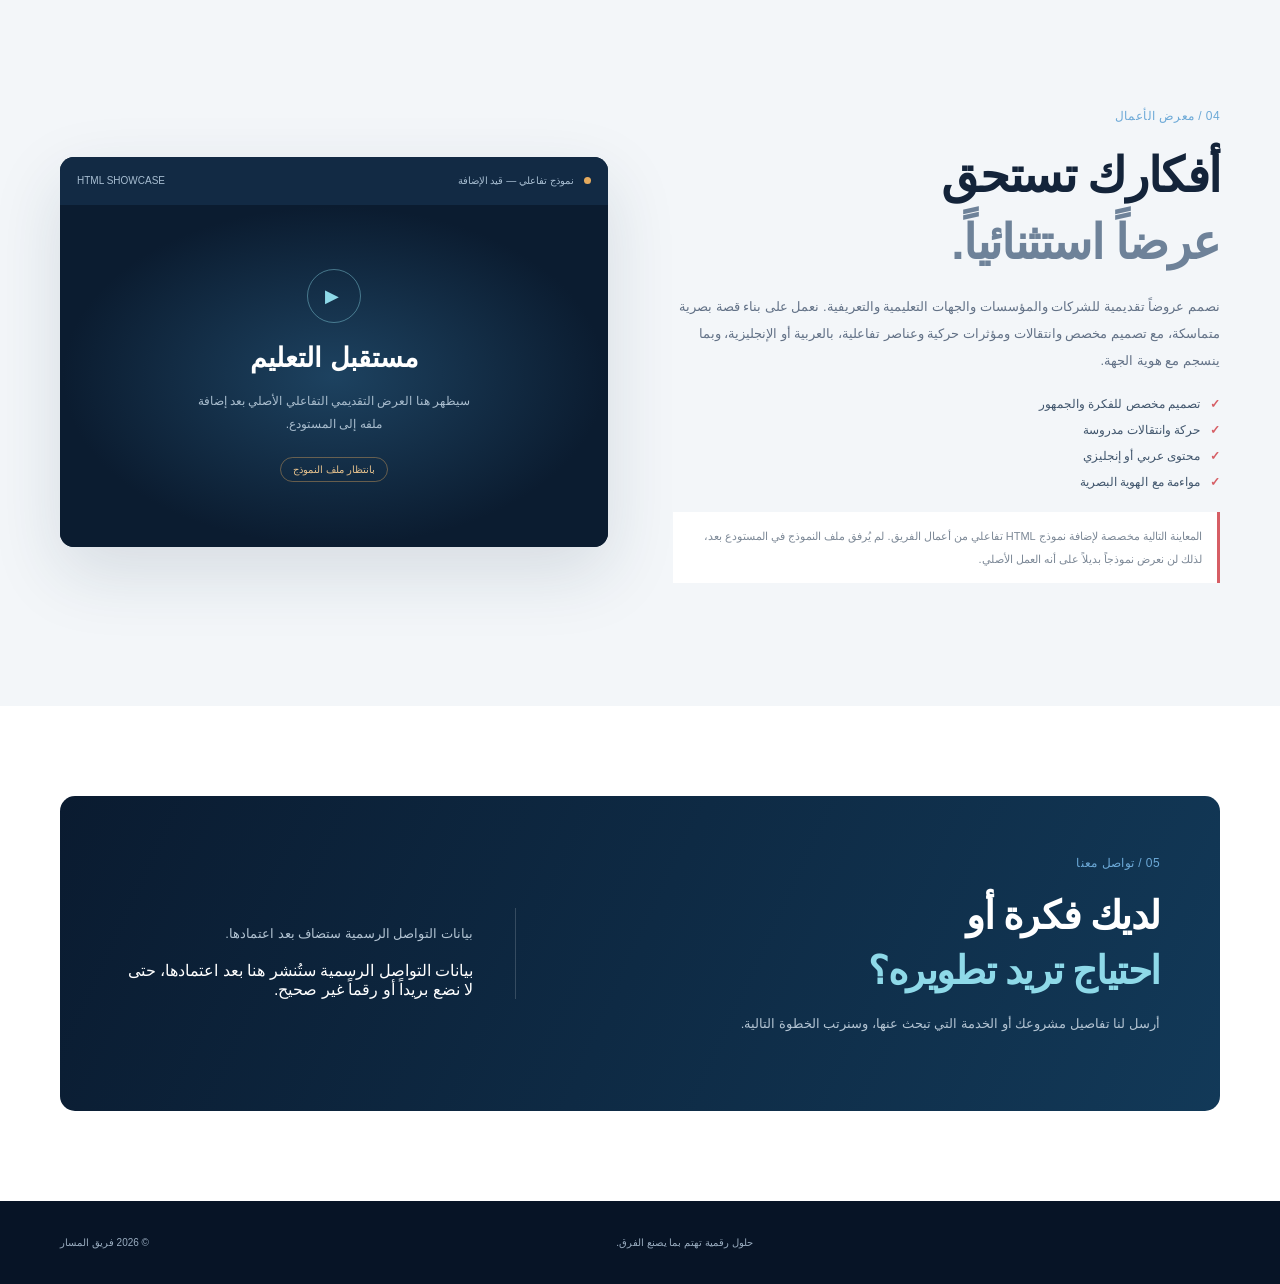
==== commit b898ad58: "Apply ALMASAR identity to website header and metadata" ====
--- a/index.html
+++ b/index.html
@@ -4,7 +4,10 @@
   <meta charset="utf-8">
   <meta name="viewport" content="width=device-width,initial-scale=1">
   <meta name="theme-color" content="#08172b">
-  <meta name="description" content="فريق المسار — حلول رقمية وأنظمة إدارية وتصميم عروض تقديمية.">
+  <meta name="description" content="المسار ALMASAR — شركة حلول رقمية وأنظمة إدارية وتصميم تجارب وعروض تقديمية.">
+  <meta property="og:title" content="المسار | ALMASAR">
+  <meta property="og:description" content="نحوّل الأفكار إلى حلول رقمية تصنع الفرق.">
+  <meta property="og:type" content="website">
   <title>فريق المسار | حلول رقمية تصنع الفرق</title>
   <link rel="preconnect" href="https://fonts.googleapis.com">
   <link rel="preconnect" href="https://fonts.gstatic.com" crossorigin>
@@ -14,7 +17,7 @@
 <body>
 <header class="site-header">
   <a class="brand" href="#home" aria-label="فريق المسار">
-    <span class="brand-mark">م</span><span><b>المسار</b><small>ALMASAR TEAM</small></span>
+    <img class="brand-logo" src="assets/almasar-logo.svg" alt="المسار ALMASAR">
   </a>
   <button class="menu-toggle" aria-label="فتح القائمة" aria-expanded="false">☰</button>
   <nav class="nav">
@@ -73,7 +76,7 @@
   <div class="container contact-panel"><div><div class="section-kicker">05 / تواصل معنا</div><h2>لديك فكرة أو<br><span>احتياج تريد تطويره؟</span></h2><p>أرسل لنا تفاصيل مشروعك أو الخدمة التي تبحث عنها، وسنرتب الخطوة التالية.</p></div><div class="contact-side"><p>بيانات التواصل الرسمية ستضاف بعد اعتمادها.</p><div class="contact-placeholder">بيانات التواصل الرسمية ستُنشر هنا بعد اعتمادها، حتى لا نضع بريداً أو رقماً غير صحيح.</div></div></div>
 </section>
 </main>
-<footer class="footer"><div class="container footer-inner"><a class="brand footer-brand" href="#home"><span class="brand-mark">م</span><span><b>المسار</b><small>ALMASAR TEAM</small></span></a><p>حلول رقمية تهتم بما يصنع الفرق.</p><span>© <span id="year"></span> فريق المسار</span></div></footer>
+<footer class="footer"><div class="container footer-inner"><a class="brand footer-brand" href="#home"><img class="brand-logo footer-logo" src="assets/almasar-logo.svg" alt="المسار ALMASAR"></a><p>حلول رقمية تهتم بما يصنع الفرق.</p><span>© <span id="year"></span> فريق المسار</span></div></footer>
 <script src="script.js"></script>
 </body>
 </html>
